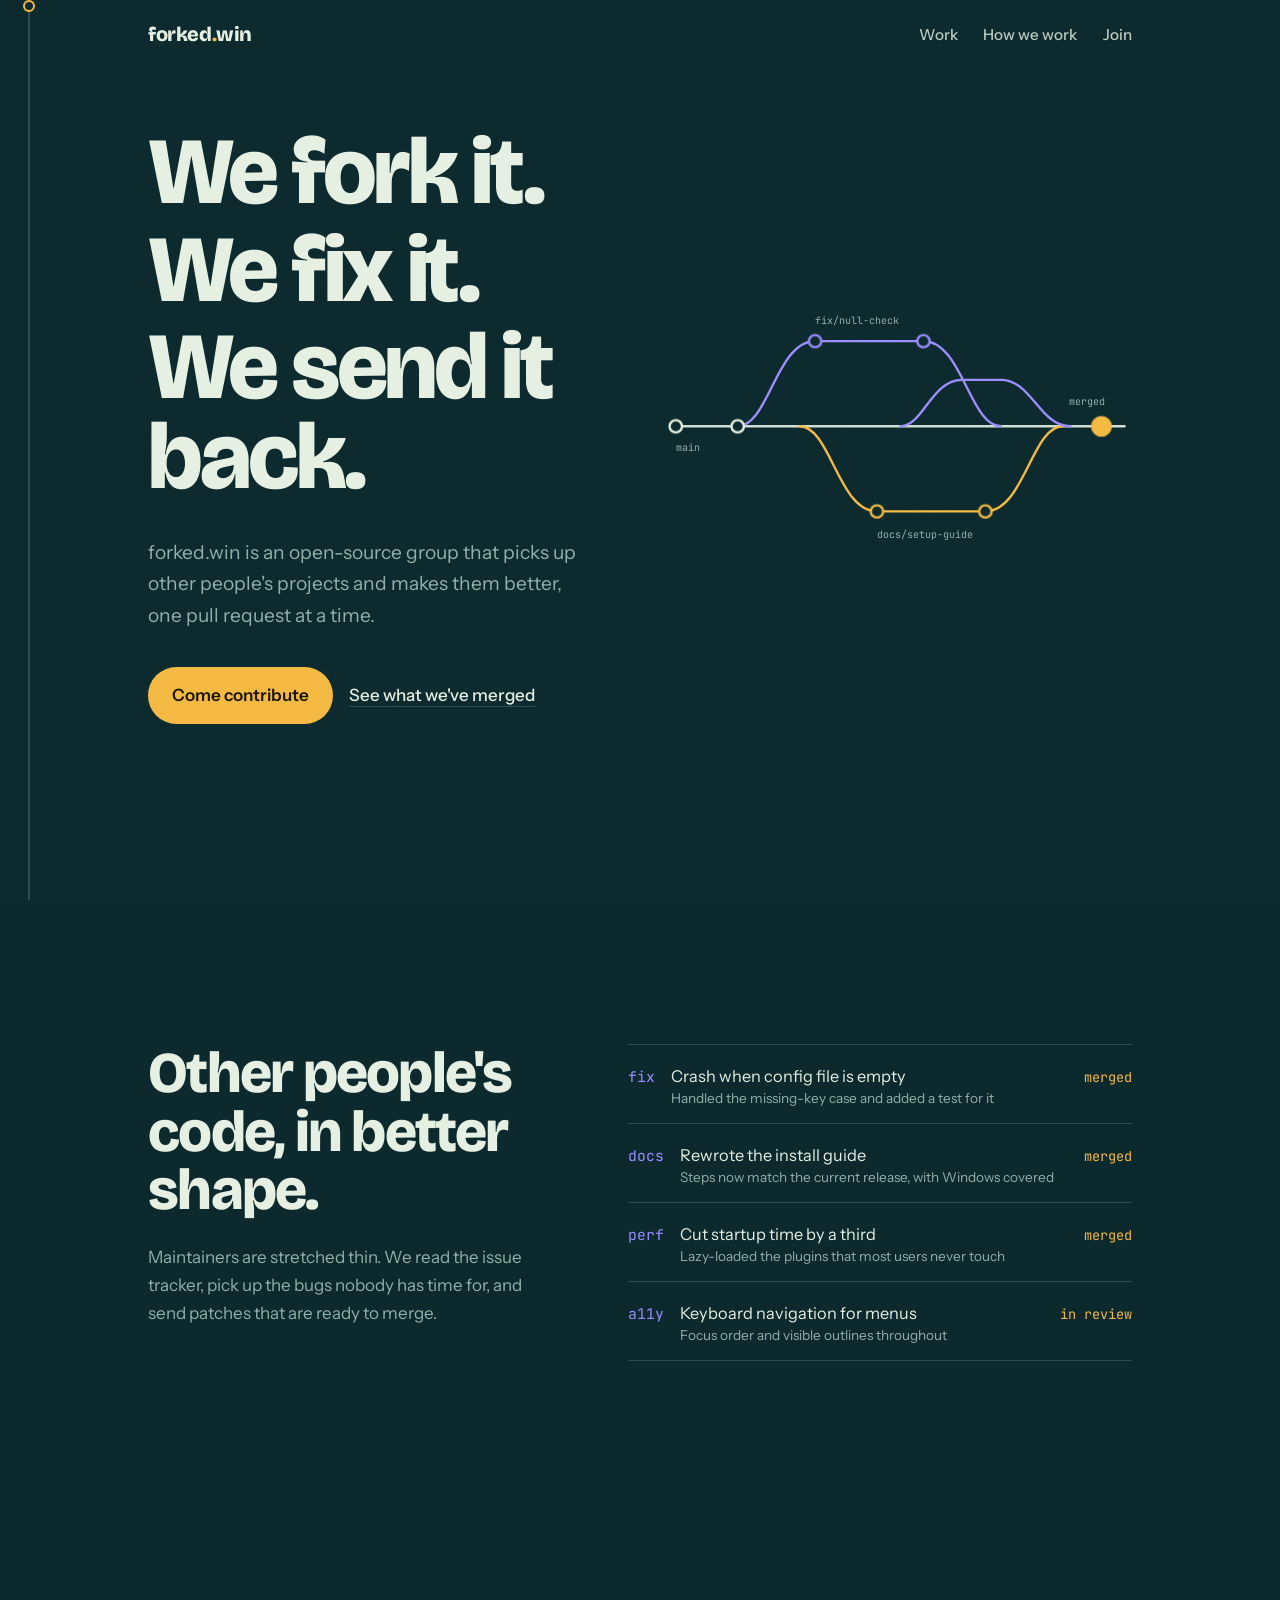
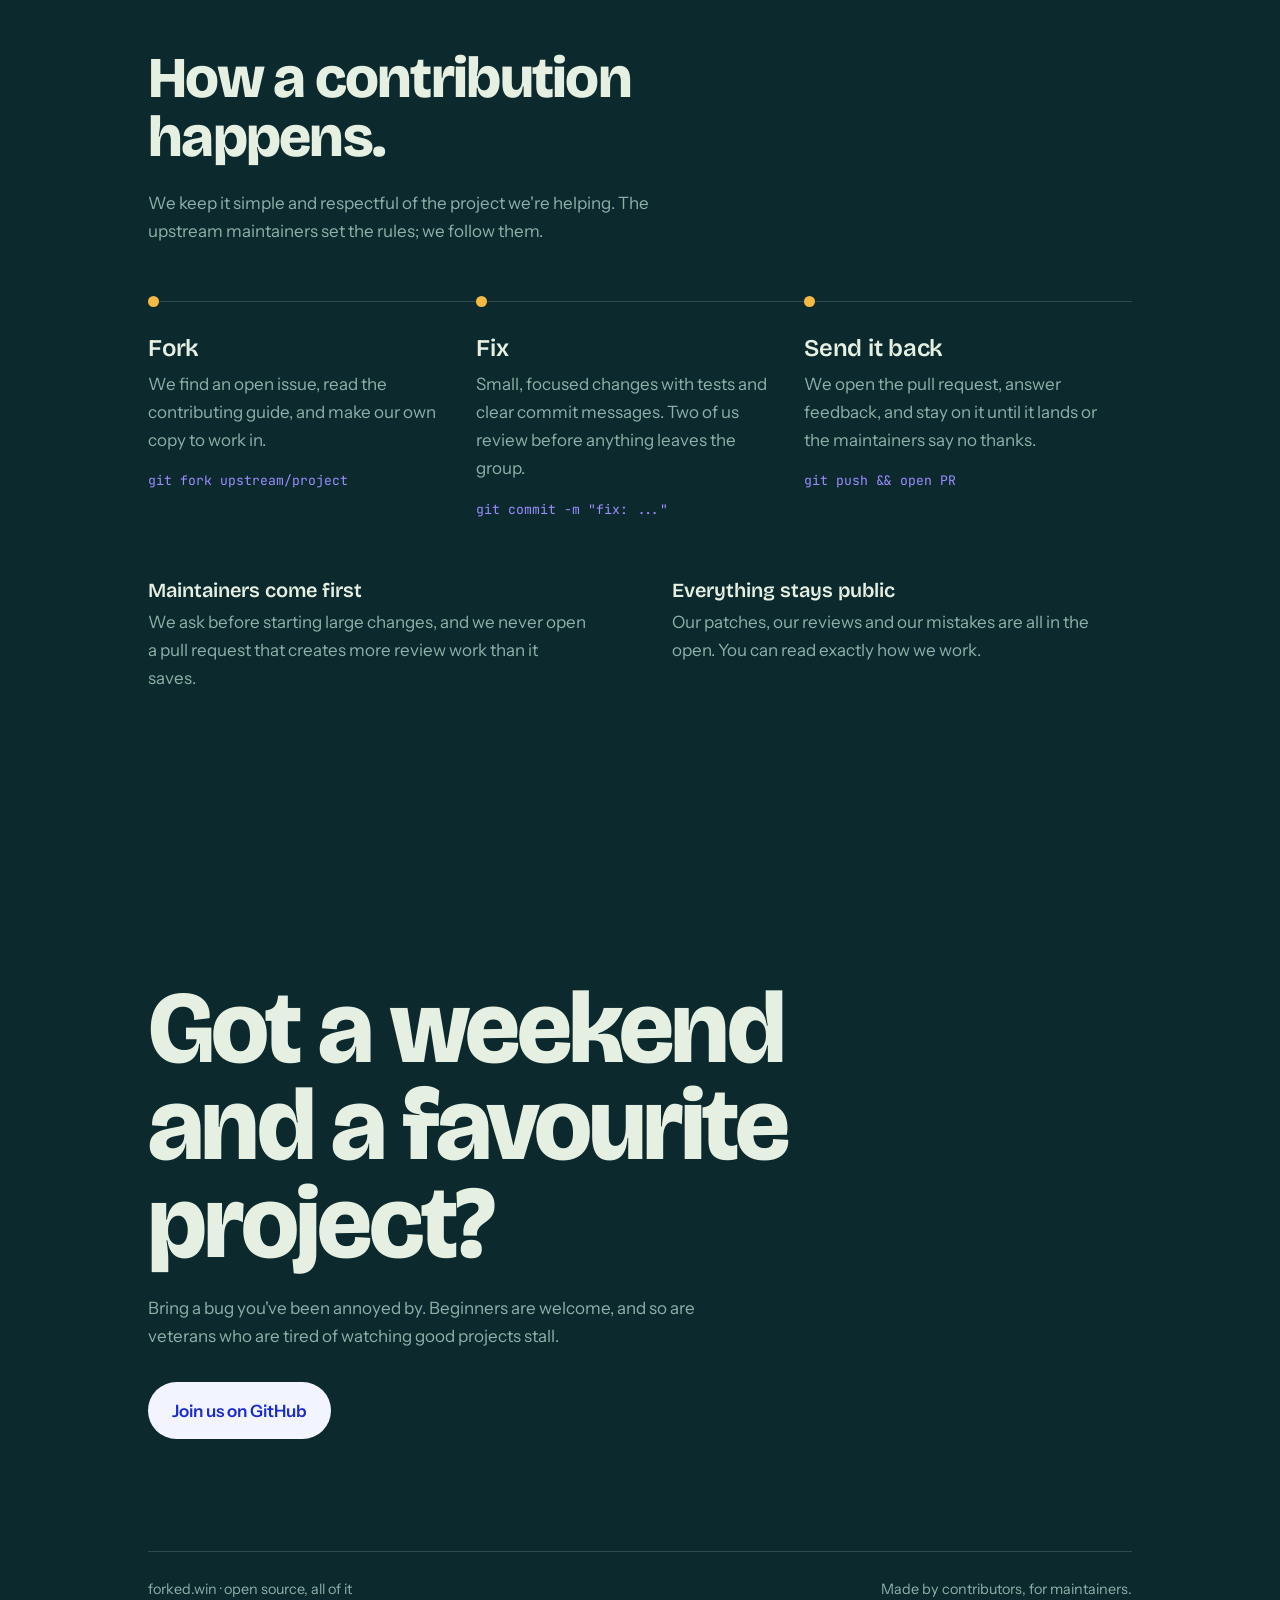
==== index.html @ 46c6ea18 "Add files via upload" ====
<!DOCTYPE html>
<html lang="en">
<head>
<meta charset="utf-8">
<meta name="viewport" content="width=device-width, initial-scale=1, viewport-fit=cover">
<title>forked.win — we make other people's projects better</title>
<link rel="preconnect" href="https://fonts.googleapis.com">
<link rel="preconnect" href="https://fonts.gstatic.com" crossorigin>
<link href="https://fonts.googleapis.com/css2?family=Bricolage+Grotesque:opsz,wght@12..96,400;12..96,600;12..96,800&family=Instrument+Sans:wght@400;500;600&family=JetBrains+Mono:wght@400&display=swap" rel="stylesheet">
<link rel="icon" type="image/x-icon" href="/Forked-win-logo.png">
<style>
:root{
  --bg:#0c2a2e; --fg:#e6f0e2; --mute:#8fb0a8; --line:rgba(230,240,226,.16);
  --amber:#f4b942; --violet:#9a8cff; --ink:#0c2a2e;
  --display:"Bricolage Grotesque","Helvetica Neue",Arial,sans-serif;
  --body:"Instrument Sans","Helvetica Neue",Arial,sans-serif;
  --mono:"JetBrains Mono",ui-monospace,Menlo,monospace;
  box-sizing:border-box;
  padding-top:env(safe-area-inset-top,0px); padding-bottom:env(safe-area-inset-bottom,0px);
}
@media (prefers-color-scheme: dark){:root:not([data-theme="light"]){--ink:#0c2a2e}}
:root[data-theme="dark"]{--ink:#0c2a2e}
html{scroll-behavior:smooth;scroll-padding-top:env(safe-area-inset-top,0px)}
*,*::before,*::after{box-sizing:inherit}
body{margin:0;background:var(--bg);color:var(--fg);font:400 1.0625rem/1.65 var(--body);
  transition:background-color 1.1s cubic-bezier(.6,.05,.2,1),color .9s ease;overflow-x:hidden}
body[data-t="work"]{--bg:#1b1637;--fg:#ece9fb;--mute:#a49fd0;--line:rgba(236,233,251,.16)}
body[data-t="how"]{--bg:#0f2219;--fg:#e4efe0;--mute:#8fae9a;--line:rgba(228,239,224,.16)}
body[data-t="join"]{--bg:#2a3df0;--fg:#f2f4ff;--mute:#b8c0ff;--line:rgba(242,244,255,.28);--amber:#f2f4ff}
a{color:inherit}
:focus-visible{outline:2px solid var(--amber);outline-offset:4px;border-radius:2px}
.wrap{max-width:1080px;margin:0 auto;padding:0 clamp(1.25rem,5vw,3rem)}
section{padding:clamp(5rem,12vw,9rem) 0;position:relative}


body::after{content:"";position:fixed;inset:0;pointer-events:none;z-index:50;opacity:.07;mix-blend-mode:overlay;
  background-image:url("data:image/svg+xml,%3Csvg xmlns='http://www.w3.org/2000/svg' width='160' height='160'%3E%3Cfilter id='n'%3E%3CfeTurbulence type='fractalNoise' baseFrequency='.9' numOctaves='2' stitchTiles='stitch'/%3E%3C/filter%3E%3Crect width='100%25' height='100%25' filter='url(%23n)'/%3E%3C/svg%3E")}


header{position:fixed;top:0;left:0;right:0;z-index:40;padding-top:env(safe-area-inset-top,0px)}
header .wrap{display:flex;justify-content:space-between;align-items:center;height:68px}
.logo{font:800 1.25rem var(--display);text-decoration:none;letter-spacing:-.02em}
.logo i{font-style:normal;color:var(--amber);transition:color .9s}
nav a{margin-left:1.6rem;text-decoration:none;font-size:.95rem;font-weight:500;opacity:.8;transition:opacity .2s}
nav a{background:linear-gradient(currentColor,currentColor) 0 100%/0 1px no-repeat;padding-bottom:3px;transition:opacity .2s,background-size .45s cubic-bezier(.2,.8,.2,1)}nav a:hover{opacity:1;background-size:100% 1px}


.rail{position:fixed;left:clamp(.6rem,2.2vw,1.8rem);top:0;bottom:0;width:2px;z-index:30;pointer-events:none}
.rail::before{content:"";position:absolute;inset:0;background:var(--line)}
.rail b{position:absolute;left:0;top:0;width:2px;height:100%;background:var(--amber);transform-origin:top;transform:scaleY(0);transition:background .9s}
.rail s{position:absolute;left:-5px;width:12px;height:12px;border-radius:50%;background:var(--bg);border:2px solid var(--amber);top:0;transition:background .9s,border-color .9s}
@media(max-width:760px){.rail{display:none}}


.hero{min-height:100svh;display:flex;align-items:center;padding-top:6rem;overflow:hidden}
.hero .wrap{display:grid;grid-template-columns:1.05fr 1fr;gap:2rem;align-items:center;width:100%}
h1{font:800 clamp(2.9rem,7.4vw,6rem)/.95 var(--display);letter-spacing:-.035em;margin:0 0 1.6rem}
h1 span{display:block;overflow:hidden;padding-bottom:.08em}
h1 span em{display:block;font-style:normal;transform:translateY(105%);animation:up 1s cubic-bezier(.2,.8,.2,1) forwards}
h1 span:nth-child(2) em{animation-delay:.12s}h1 span:nth-child(3) em{animation-delay:.24s}
@keyframes up{to{transform:none}}
.lede{max-width:34ch;color:var(--mute);font-size:1.2rem;margin:0 0 2.2rem;opacity:0;animation:fade .9s .7s forwards}
.cta{opacity:0;animation:fade .9s .9s forwards;display:flex;gap:1rem;flex-wrap:wrap;align-items:center}
@keyframes fade{to{opacity:1}}
.btn{display:inline-block;padding:.9rem 1.5rem;border-radius:999px;background:var(--amber);color:#1d1505;font-weight:600;text-decoration:none;
  transition:transform .25s cubic-bezier(.2,.8,.2,1),box-shadow .25s}
.btn:hover{transform:translateY(-2px);box-shadow:0 10px 30px -10px var(--amber)}
.link{font-weight:500;text-decoration:underline;text-underline-offset:5px;text-decoration-color:var(--line)}
.link:hover{text-decoration-color:currentColor}

.graph{width:100%;height:auto;overflow:visible}
.graph .ln{fill:none;stroke-width:3;stroke-linecap:round;stroke-dasharray:1;stroke-dashoffset:1;animation:draw 1.8s cubic-bezier(.5,0,.2,1) forwards}
.graph .main{stroke:var(--fg);opacity:.9}
.graph .b1{stroke:var(--violet);animation-delay:.6s}
.graph .b2{stroke:var(--amber);animation-delay:1.1s}
.graph .b3{stroke:var(--violet);animation-delay:1.6s}
@keyframes draw{to{stroke-dashoffset:0}}
.graph circle{fill:var(--bg);stroke-width:3;opacity:0;animation:fade .5s forwards;transition:fill .9s}
.graph .win{fill:var(--amber);stroke:var(--amber);animation:fade .5s 3s forwards,pulse 2.4s 3.4s ease-in-out infinite;transform-box:fill-box;transform-origin:center}
@keyframes pulse{50%{transform:scale(1.35)}}
.graph text{font:400 13px var(--mono);fill:var(--mute);opacity:0;animation:fade .6s forwards}
@media(max-width:860px){.hero .wrap{grid-template-columns:1fr}.graph{max-width:520px}}


h2{font:800 clamp(2rem,4.6vw,3.6rem)/1.02 var(--display);letter-spacing:-.03em;margin:0 0 1.4rem;max-width:16ch}
.sub{max-width:52ch;color:var(--mute);margin:0}


.work .split{display:grid;grid-template-columns:1fr 1.25fr;gap:clamp(2rem,6vw,5rem);align-items:start}
.log{list-style:none;margin:0;padding:0;font-family:var(--mono);font-size:.92rem}
.log li{display:grid;grid-template-columns:auto 1fr auto;gap:1rem;align-items:baseline;padding:1.1rem 0;border-bottom:1px solid var(--line);
  transition:padding-left .35s cubic-bezier(.2,.8,.2,1),background .35s}
.log li:first-child{border-top:1px solid var(--line)}
.log li:hover{padding-left:.9rem}
.log li{transition:padding-left .45s cubic-bezier(.16,1,.3,1),opacity .9s ease var(--d,0s),transform 1s cubic-bezier(.16,1,.3,1) var(--d,0s)}
.log .tag{color:var(--violet);transition:color .9s}
.log .what{font-family:var(--body);font-size:1.02rem}
.log .st{color:var(--amber);font-size:.85rem}
.log small{display:block;font:400 .85rem var(--body);color:var(--mute)}
@media(max-width:860px){.work .split{grid-template-columns:1fr}}


.stats{padding:clamp(2rem,5vw,4rem) 0 clamp(4rem,9vw,7rem)}
.nums{display:grid;grid-template-columns:repeat(4,1fr);gap:2rem;border-top:1px solid var(--line);padding-top:2.4rem}
.num{font:800 clamp(3rem,6.5vw,5.4rem)/1 var(--display);letter-spacing:-.045em;font-variant-numeric:tabular-nums;color:var(--fg)}
.num-wrap:nth-child(odd) .num{color:var(--amber)}
.num-wrap p{margin:.6rem 0 0;color:var(--mute);font-size:.98rem;max-width:18ch}
@media(max-width:760px){.nums{grid-template-columns:repeat(2,1fr);gap:2.4rem 1.5rem}}

.steps{display:grid;grid-template-columns:repeat(3,1fr);gap:0;margin-top:3.5rem;border-top:1px solid var(--line)}
.step{padding:2rem 2rem 0 0;position:relative}
.step::before{content:"";position:absolute;top:-6px;left:0;width:11px;height:11px;border-radius:50%;background:var(--amber);transition:transform .4s}
.step:hover::before{transform:scale(1.6)}
.step h3{font:600 1.5rem var(--display);margin:0 0 .5rem;letter-spacing:-.01em}
.step p{margin:0;color:var(--mute);max-width:30ch}
.step code{font-family:var(--mono);font-size:.82rem;display:inline-block;margin-top:1rem;color:var(--violet);transition:color .9s}
@media(max-width:760px){.steps{grid-template-columns:1fr;border-top:0;border-left:1px solid var(--line);margin-left:6px}
  .step{padding:0 0 2.2rem 1.6rem}.step::before{top:.5rem;left:-6px}}


.vals{display:grid;grid-template-columns:repeat(2,1fr);gap:3rem 4rem;margin-top:3.5rem}
.vals h3{font:600 1.25rem var(--display);margin:0 0 .4rem}
.vals p{margin:0;color:var(--mute);max-width:40ch}
@media(max-width:760px){.vals{grid-template-columns:1fr}}


.join{padding-bottom:3rem}
.join h2{font-size:clamp(2.6rem,8vw,7rem);max-width:12ch;line-height:.95}
.join .btn{background:#f2f4ff;color:#1a2bd0;margin-top:2rem}
footer{margin-top:7rem;padding-top:1.6rem;border-top:1px solid var(--line);display:flex;justify-content:space-between;flex-wrap:wrap;gap:1rem;font-size:.9rem;color:var(--mute)}


.rv{opacity:0;transform:translateY(28px);filter:blur(6px);transition:opacity 1.1s ease,transform 1.2s cubic-bezier(.16,1,.3,1),filter 1.1s ease}
.rv.on{filter:none}
.log li,.step,.vals>div,.num-wrap{opacity:0;transform:translateY(16px);transition:opacity .9s ease var(--d,0s),transform 1s cubic-bezier(.16,1,.3,1) var(--d,0s)}
.on>.step,.on>div,.log.on li,.nums.on .num-wrap,.steps.on .step,.vals.on>div{opacity:1;transform:none}
.log li:nth-child(2),.step:nth-child(2),.vals>div:nth-child(2),.num-wrap:nth-child(2){--d:.12s}
.log li:nth-child(3),.step:nth-child(3),.num-wrap:nth-child(3){--d:.24s}
.log li:nth-child(4),.num-wrap:nth-child(4){--d:.36s}
.rv.on{opacity:1;transform:none}

@media(prefers-reduced-motion:reduce){
  *,*::before,*::after{animation-duration:.01ms!important;animation-delay:0s!important;transition-duration:.01ms!important}
  .rv{opacity:1;transform:none}h1 span em{transform:none}.graph .ln{stroke-dashoffset:0}
}
</style>
</head>
<body data-t="hero">

<header><div class="wrap">
  <a class="logo" href="#top">forked<i>.</i>win</a>
  <nav><a href="#work">Work</a><a href="#how">How we work</a><a href="#join">Join</a></nav>
</div></header>

<div class="rail" aria-hidden="true"><b></b><s></s></div>

<main id="top">
<section class="hero" data-t="hero">
  <div class="wrap">
    <div>
      <h1><span><em>We fork it.</em></span><span><em>We fix it.</em></span><span><em>We send it back.</em></span></h1>
      <p class="lede">forked.win is an open-source group that picks up other people's projects and makes them better, one pull request at a time.</p>
      <div class="cta">
        <a class="btn" href="#join">Come contribute</a>
        <a class="link" href="#work">See what we've merged</a>
      </div>
    </div>
    <svg class="graph" viewBox="0 0 600 440" role="img" aria-label="A git history where three branches split from main and merge back in">
      <path class="ln main" pathLength="1" d="M10 220 H590"/>
      <path class="ln b1" pathLength="1" d="M90 220 C130 220 140 110 190 110 H330 C380 110 390 220 430 220"/>
      <path class="ln b2" pathLength="1" d="M170 220 C210 220 220 330 270 330 H410 C460 330 470 220 510 220"/>
      <path class="ln b3" pathLength="1" d="M300 220 C330 220 340 160 380 160 H430 C470 160 480 220 520 220"/>
      <g stroke="var(--fg)"><circle cx="10" cy="220" r="8" style="animation-delay:.1s"/><circle cx="90" cy="220" r="8" style="animation-delay:.5s"/></g>
      <g stroke="var(--violet)"><circle cx="190" cy="110" r="8" style="animation-delay:1.1s"/><circle cx="330" cy="110" r="8" style="animation-delay:1.5s"/></g>
      <g stroke="var(--amber)"><circle cx="270" cy="330" r="8" style="animation-delay:1.7s"/><circle cx="410" cy="330" r="8" style="animation-delay:2.1s"/></g>
      <circle class="win" cx="560" cy="220" r="12"/>
      <text x="10" y="252" style="animation-delay:.3s">main</text>
      <text x="190" y="88" style="animation-delay:1.4s">fix/null-check</text>
      <text x="270" y="364" style="animation-delay:2s">docs/setup-guide</text>
      <text x="518" y="192" style="animation-delay:3.1s">merged</text>
    </svg>
  </div>
</section>

<section class="work" id="work" data-t="work">
  <div class="wrap split">
    <div class="rv">
      <h2>Other people's code, in better shape.</h2>
      <p class="sub">Maintainers are stretched thin. We read the issue tracker, pick up the bugs nobody has time for, and send patches that are ready to merge.</p>
    </div>
    <ul class="log rv">
      <li><span class="tag">fix</span><span class="what">Crash when config file is empty<small>Handled the missing-key case and added a test for it</small></span><span class="st">merged</span></li>
      <li><span class="tag">docs</span><span class="what">Rewrote the install guide<small>Steps now match the current release, with Windows covered</small></span><span class="st">merged</span></li>
      <li><span class="tag">perf</span><span class="what">Cut startup time by a third<small>Lazy-loaded the plugins that most users never touch</small></span><span class="st">merged</span></li>
      <li><span class="tag">a11y</span><span class="what">Keyboard navigation for menus<small>Focus order and visible outlines throughout</small></span><span class="st">in review</span></li>
    </ul>
  </div>
</section>

<section class="how" id="how" data-t="how">
  <div class="wrap">
    <div class="rv">
      <h2>How a contribution happens.</h2>
      <p class="sub">We keep it simple and respectful of the project we're helping. The upstream maintainers set the rules; we follow them.</p>
    </div>
    <div class="steps rv">
      <div class="step"><h3>Fork</h3><p>We find an open issue, read the contributing guide, and make our own copy to work in.</p><code>git fork upstream/project</code></div>
      <div class="step"><h3>Fix</h3><p>Small, focused changes with tests and clear commit messages. Two of us review before anything leaves the group.</p><code>git commit -m "fix: ..."</code></div>
      <div class="step"><h3>Send it back</h3><p>We open the pull request, answer feedback, and stay on it until it lands or the maintainers say no thanks.</p><code>git push &amp;&amp; open PR</code></div>
    </div>
    <div class="vals rv">
      <div><h3>Maintainers come first</h3><p>We ask before starting large changes, and we never open a pull request that creates more review work than it saves.</p></div>
      <div><h3>Everything stays public</h3><p>Our patches, our reviews and our mistakes are all in the open. You can read exactly how we work.</p></div>
    </div>
  </div>
</section>

<section class="join" id="join" data-t="join">
  <div class="wrap">
    <h2 class="rv">Got a weekend and a favourite project?</h2>
    <p class="sub rv">Bring a bug you've been annoyed by. Beginners are welcome, and so are veterans who are tired of watching good projects stall.</p>
    <a class="btn rv" href="https://github.com/Forked-Win">Join us on GitHub</a>
    <footer><span>forked.win · open source, all of it</span><span>Made by contributors, for maintainers.</span></footer>
  </div>
</section>
</main>

<script>
(function(){
  var body=document.body, secs=[].slice.call(document.querySelectorAll('section[data-t]'));
 
  var io=new IntersectionObserver(function(es){es.forEach(function(e){if(e.isIntersecting)body.dataset.t=e.target.dataset.t})},{rootMargin:'-45% 0px -45% 0px'});
  secs.forEach(function(s){io.observe(s)});
  
  var rv=new IntersectionObserver(function(es){es.forEach(function(e){if(e.isIntersecting){e.target.classList.add('on');rv.unobserve(e.target)}})},{threshold:.2});
  document.querySelectorAll('.rv').forEach(function(n){rv.observe(n)});
 
  var fill=document.querySelector('.rail b'), dot=document.querySelector('.rail s'), tick=false;
  function upd(){tick=false;var h=document.documentElement.scrollHeight-innerHeight,p=h>0?scrollY/h:0;
    fill.style.transform='scaleY('+p+')';dot.style.top=(p*(innerHeight-12))+'px'}
 
  var still=matchMedia('(prefers-reduced-motion: reduce)').matches;
  var nio=new IntersectionObserver(function(es){es.forEach(function(e){if(!e.isIntersecting)return;nio.unobserve(e.target);
    if(still)return;var to=+e.target.dataset.to,t0=performance.now(),d=1800;
    (function f(t){var p=Math.min((t-t0)/d,1),k=1-Math.pow(1-p,4);e.target.textContent=Math.round(to*k);if(p<1)requestAnimationFrame(f)})(t0)})},{threshold:.6});
  document.querySelectorAll('.num').forEach(function(n){if(!still)n.textContent='0';nio.observe(n)});

  var g=document.querySelector('.graph');
  addEventListener('scroll',function(){if(!still&&scrollY<innerHeight)g.style.transform='translateY('+(scrollY*.1)+'px)'},{passive:true});
  addEventListener('scroll',function(){if(!tick){tick=true;requestAnimationFrame(upd)}},{passive:true});
  upd();
})();
</script>
</body>
</html>
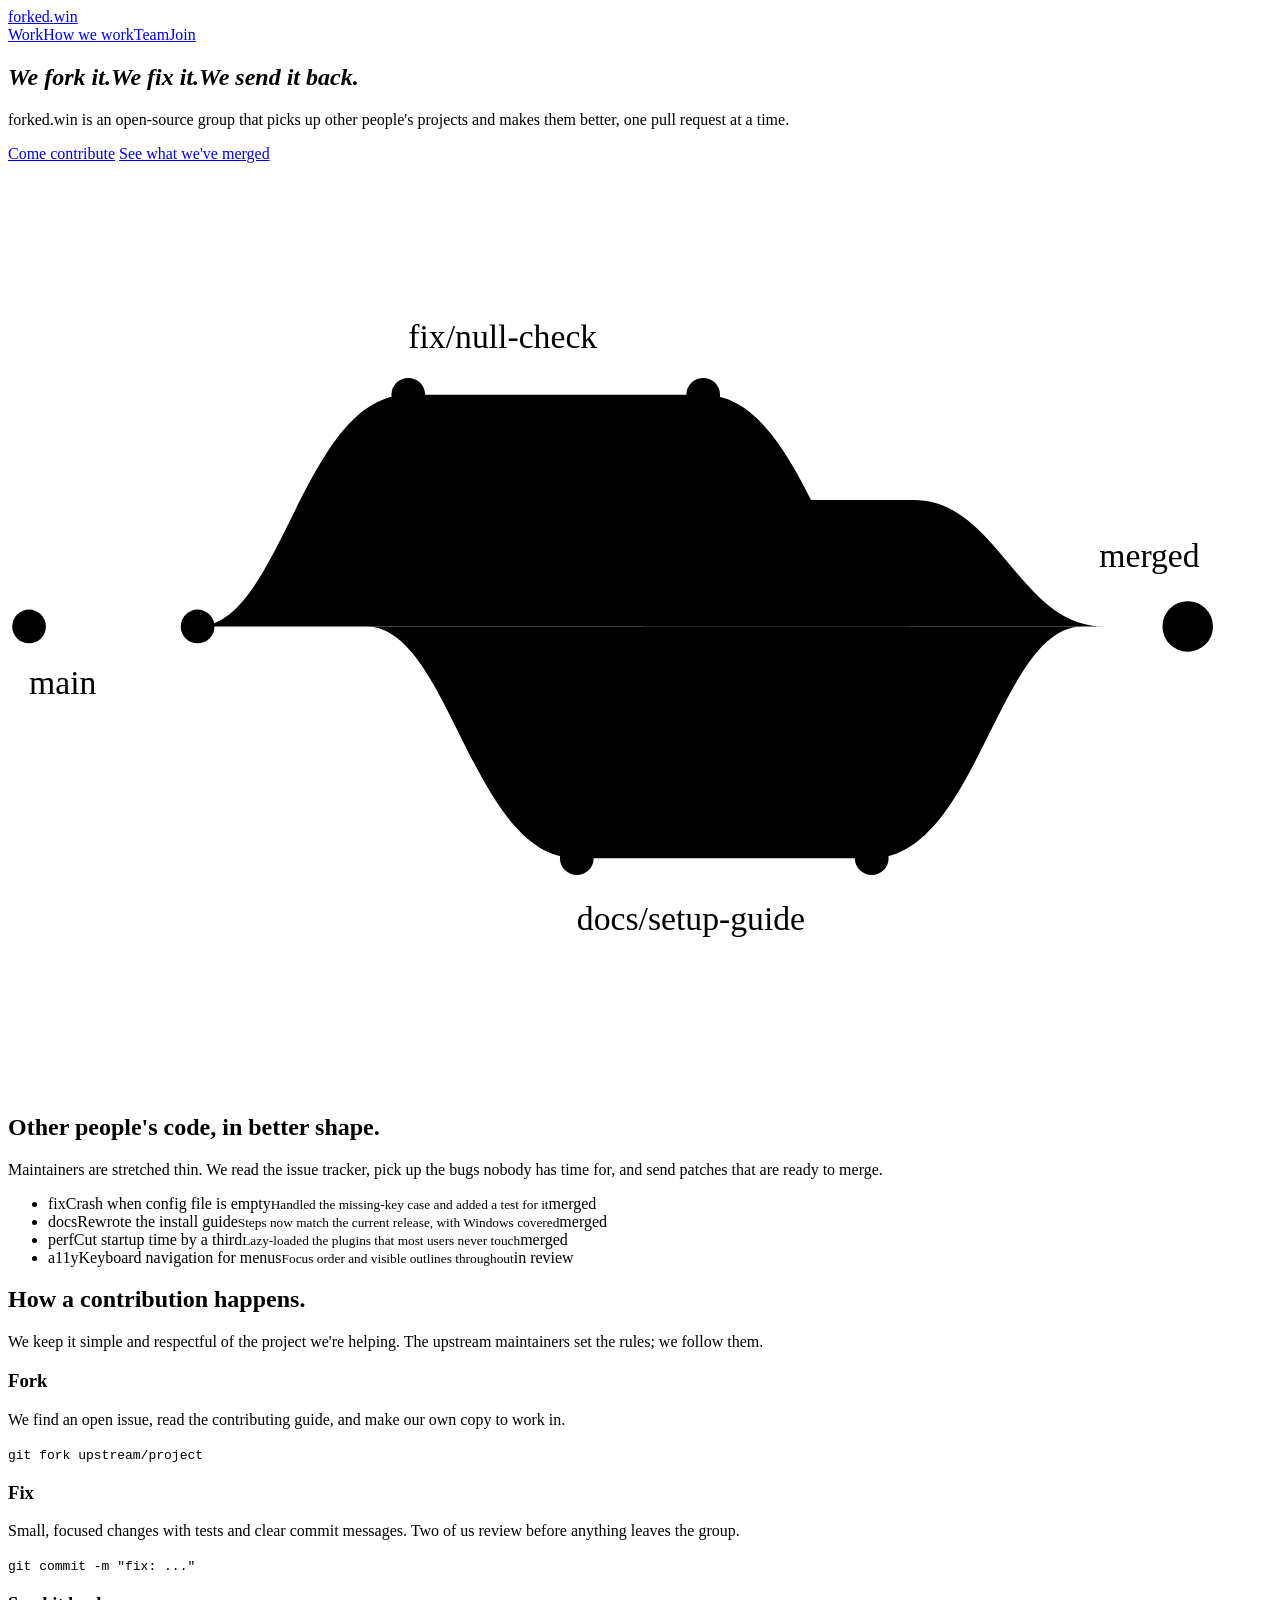
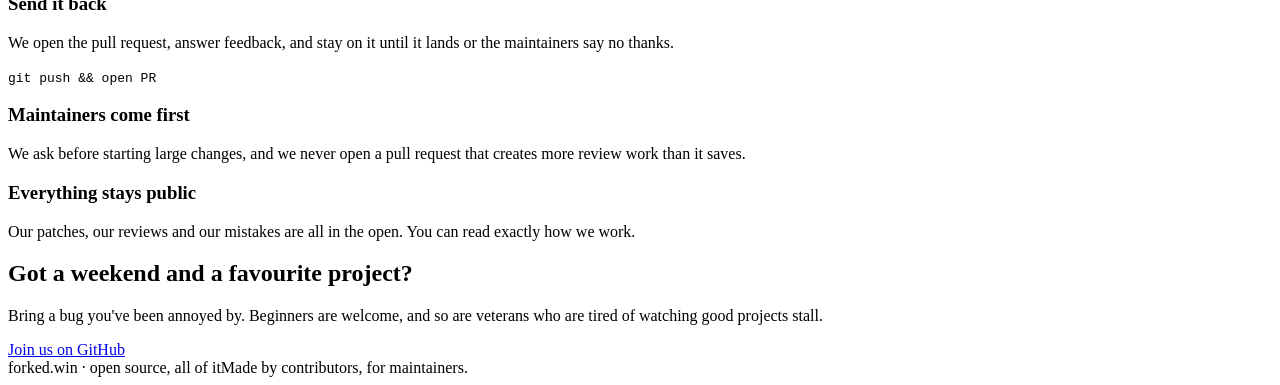
==== commit 2217185b: "Refactor index.html to use external styles and scripts Replaced the inline CSS styles with a link to" ====
--- a/index.html
+++ b/index.html
@@ -7,149 +7,14 @@
 <link rel="preconnect" href="https://fonts.googleapis.com">
 <link rel="preconnect" href="https://fonts.gstatic.com" crossorigin>
 <link href="https://fonts.googleapis.com/css2?family=Bricolage+Grotesque:opsz,wght@12..96,400;12..96,600;12..96,800&family=Instrument+Sans:wght@400;500;600&family=JetBrains+Mono:wght@400&display=swap" rel="stylesheet">
-<link rel="icon" type="image/x-icon" href="/Forked-win-logo.png">
-<style>
-:root{
-  --bg:#0c2a2e; --fg:#e6f0e2; --mute:#8fb0a8; --line:rgba(230,240,226,.16);
-  --amber:#f4b942; --violet:#9a8cff; --ink:#0c2a2e;
-  --display:"Bricolage Grotesque","Helvetica Neue",Arial,sans-serif;
-  --body:"Instrument Sans","Helvetica Neue",Arial,sans-serif;
-  --mono:"JetBrains Mono",ui-monospace,Menlo,monospace;
-  box-sizing:border-box;
-  padding-top:env(safe-area-inset-top,0px); padding-bottom:env(safe-area-inset-bottom,0px);
-}
-@media (prefers-color-scheme: dark){:root:not([data-theme="light"]){--ink:#0c2a2e}}
-:root[data-theme="dark"]{--ink:#0c2a2e}
-html{scroll-behavior:smooth;scroll-padding-top:env(safe-area-inset-top,0px)}
-*,*::before,*::after{box-sizing:inherit}
-body{margin:0;background:var(--bg);color:var(--fg);font:400 1.0625rem/1.65 var(--body);
-  transition:background-color 1.1s cubic-bezier(.6,.05,.2,1),color .9s ease;overflow-x:hidden}
-body[data-t="work"]{--bg:#1b1637;--fg:#ece9fb;--mute:#a49fd0;--line:rgba(236,233,251,.16)}
-body[data-t="how"]{--bg:#0f2219;--fg:#e4efe0;--mute:#8fae9a;--line:rgba(228,239,224,.16)}
-body[data-t="join"]{--bg:#2a3df0;--fg:#f2f4ff;--mute:#b8c0ff;--line:rgba(242,244,255,.28);--amber:#f2f4ff}
-a{color:inherit}
-:focus-visible{outline:2px solid var(--amber);outline-offset:4px;border-radius:2px}
-.wrap{max-width:1080px;margin:0 auto;padding:0 clamp(1.25rem,5vw,3rem)}
-section{padding:clamp(5rem,12vw,9rem) 0;position:relative}
-
-
-body::after{content:"";position:fixed;inset:0;pointer-events:none;z-index:50;opacity:.07;mix-blend-mode:overlay;
-  background-image:url("data:image/svg+xml,%3Csvg xmlns='http://www.w3.org/2000/svg' width='160' height='160'%3E%3Cfilter id='n'%3E%3CfeTurbulence type='fractalNoise' baseFrequency='.9' numOctaves='2' stitchTiles='stitch'/%3E%3C/filter%3E%3Crect width='100%25' height='100%25' filter='url(%23n)'/%3E%3C/svg%3E")}
-
-
-header{position:fixed;top:0;left:0;right:0;z-index:40;padding-top:env(safe-area-inset-top,0px)}
-header .wrap{display:flex;justify-content:space-between;align-items:center;height:68px}
-.logo{font:800 1.25rem var(--display);text-decoration:none;letter-spacing:-.02em}
-.logo i{font-style:normal;color:var(--amber);transition:color .9s}
-nav a{margin-left:1.6rem;text-decoration:none;font-size:.95rem;font-weight:500;opacity:.8;transition:opacity .2s}
-nav a{background:linear-gradient(currentColor,currentColor) 0 100%/0 1px no-repeat;padding-bottom:3px;transition:opacity .2s,background-size .45s cubic-bezier(.2,.8,.2,1)}nav a:hover{opacity:1;background-size:100% 1px}
-
-
-.rail{position:fixed;left:clamp(.6rem,2.2vw,1.8rem);top:0;bottom:0;width:2px;z-index:30;pointer-events:none}
-.rail::before{content:"";position:absolute;inset:0;background:var(--line)}
-.rail b{position:absolute;left:0;top:0;width:2px;height:100%;background:var(--amber);transform-origin:top;transform:scaleY(0);transition:background .9s}
-.rail s{position:absolute;left:-5px;width:12px;height:12px;border-radius:50%;background:var(--bg);border:2px solid var(--amber);top:0;transition:background .9s,border-color .9s}
-@media(max-width:760px){.rail{display:none}}
-
-
-.hero{min-height:100svh;display:flex;align-items:center;padding-top:6rem;overflow:hidden}
-.hero .wrap{display:grid;grid-template-columns:1.05fr 1fr;gap:2rem;align-items:center;width:100%}
-h1{font:800 clamp(2.9rem,7.4vw,6rem)/.95 var(--display);letter-spacing:-.035em;margin:0 0 1.6rem}
-h1 span{display:block;overflow:hidden;padding-bottom:.08em}
-h1 span em{display:block;font-style:normal;transform:translateY(105%);animation:up 1s cubic-bezier(.2,.8,.2,1) forwards}
-h1 span:nth-child(2) em{animation-delay:.12s}h1 span:nth-child(3) em{animation-delay:.24s}
-@keyframes up{to{transform:none}}
-.lede{max-width:34ch;color:var(--mute);font-size:1.2rem;margin:0 0 2.2rem;opacity:0;animation:fade .9s .7s forwards}
-.cta{opacity:0;animation:fade .9s .9s forwards;display:flex;gap:1rem;flex-wrap:wrap;align-items:center}
-@keyframes fade{to{opacity:1}}
-.btn{display:inline-block;padding:.9rem 1.5rem;border-radius:999px;background:var(--amber);color:#1d1505;font-weight:600;text-decoration:none;
-  transition:transform .25s cubic-bezier(.2,.8,.2,1),box-shadow .25s}
-.btn:hover{transform:translateY(-2px);box-shadow:0 10px 30px -10px var(--amber)}
-.link{font-weight:500;text-decoration:underline;text-underline-offset:5px;text-decoration-color:var(--line)}
-.link:hover{text-decoration-color:currentColor}
-
-.graph{width:100%;height:auto;overflow:visible}
-.graph .ln{fill:none;stroke-width:3;stroke-linecap:round;stroke-dasharray:1;stroke-dashoffset:1;animation:draw 1.8s cubic-bezier(.5,0,.2,1) forwards}
-.graph .main{stroke:var(--fg);opacity:.9}
-.graph .b1{stroke:var(--violet);animation-delay:.6s}
-.graph .b2{stroke:var(--amber);animation-delay:1.1s}
-.graph .b3{stroke:var(--violet);animation-delay:1.6s}
-@keyframes draw{to{stroke-dashoffset:0}}
-.graph circle{fill:var(--bg);stroke-width:3;opacity:0;animation:fade .5s forwards;transition:fill .9s}
-.graph .win{fill:var(--amber);stroke:var(--amber);animation:fade .5s 3s forwards,pulse 2.4s 3.4s ease-in-out infinite;transform-box:fill-box;transform-origin:center}
-@keyframes pulse{50%{transform:scale(1.35)}}
-.graph text{font:400 13px var(--mono);fill:var(--mute);opacity:0;animation:fade .6s forwards}
-@media(max-width:860px){.hero .wrap{grid-template-columns:1fr}.graph{max-width:520px}}
-
-
-h2{font:800 clamp(2rem,4.6vw,3.6rem)/1.02 var(--display);letter-spacing:-.03em;margin:0 0 1.4rem;max-width:16ch}
-.sub{max-width:52ch;color:var(--mute);margin:0}
-
-
-.work .split{display:grid;grid-template-columns:1fr 1.25fr;gap:clamp(2rem,6vw,5rem);align-items:start}
-.log{list-style:none;margin:0;padding:0;font-family:var(--mono);font-size:.92rem}
-.log li{display:grid;grid-template-columns:auto 1fr auto;gap:1rem;align-items:baseline;padding:1.1rem 0;border-bottom:1px solid var(--line);
-  transition:padding-left .35s cubic-bezier(.2,.8,.2,1),background .35s}
-.log li:first-child{border-top:1px solid var(--line)}
-.log li:hover{padding-left:.9rem}
-.log li{transition:padding-left .45s cubic-bezier(.16,1,.3,1),opacity .9s ease var(--d,0s),transform 1s cubic-bezier(.16,1,.3,1) var(--d,0s)}
-.log .tag{color:var(--violet);transition:color .9s}
-.log .what{font-family:var(--body);font-size:1.02rem}
-.log .st{color:var(--amber);font-size:.85rem}
-.log small{display:block;font:400 .85rem var(--body);color:var(--mute)}
-@media(max-width:860px){.work .split{grid-template-columns:1fr}}
-
-
-.stats{padding:clamp(2rem,5vw,4rem) 0 clamp(4rem,9vw,7rem)}
-.nums{display:grid;grid-template-columns:repeat(4,1fr);gap:2rem;border-top:1px solid var(--line);padding-top:2.4rem}
-.num{font:800 clamp(3rem,6.5vw,5.4rem)/1 var(--display);letter-spacing:-.045em;font-variant-numeric:tabular-nums;color:var(--fg)}
-.num-wrap:nth-child(odd) .num{color:var(--amber)}
-.num-wrap p{margin:.6rem 0 0;color:var(--mute);font-size:.98rem;max-width:18ch}
-@media(max-width:760px){.nums{grid-template-columns:repeat(2,1fr);gap:2.4rem 1.5rem}}
-
-.steps{display:grid;grid-template-columns:repeat(3,1fr);gap:0;margin-top:3.5rem;border-top:1px solid var(--line)}
-.step{padding:2rem 2rem 0 0;position:relative}
-.step::before{content:"";position:absolute;top:-6px;left:0;width:11px;height:11px;border-radius:50%;background:var(--amber);transition:transform .4s}
-.step:hover::before{transform:scale(1.6)}
-.step h3{font:600 1.5rem var(--display);margin:0 0 .5rem;letter-spacing:-.01em}
-.step p{margin:0;color:var(--mute);max-width:30ch}
-.step code{font-family:var(--mono);font-size:.82rem;display:inline-block;margin-top:1rem;color:var(--violet);transition:color .9s}
-@media(max-width:760px){.steps{grid-template-columns:1fr;border-top:0;border-left:1px solid var(--line);margin-left:6px}
-  .step{padding:0 0 2.2rem 1.6rem}.step::before{top:.5rem;left:-6px}}
-
-
-.vals{display:grid;grid-template-columns:repeat(2,1fr);gap:3rem 4rem;margin-top:3.5rem}
-.vals h3{font:600 1.25rem var(--display);margin:0 0 .4rem}
-.vals p{margin:0;color:var(--mute);max-width:40ch}
-@media(max-width:760px){.vals{grid-template-columns:1fr}}
-
-
-.join{padding-bottom:3rem}
-.join h2{font-size:clamp(2.6rem,8vw,7rem);max-width:12ch;line-height:.95}
-.join .btn{background:#f2f4ff;color:#1a2bd0;margin-top:2rem}
-footer{margin-top:7rem;padding-top:1.6rem;border-top:1px solid var(--line);display:flex;justify-content:space-between;flex-wrap:wrap;gap:1rem;font-size:.9rem;color:var(--mute)}
-
-
-.rv{opacity:0;transform:translateY(28px);filter:blur(6px);transition:opacity 1.1s ease,transform 1.2s cubic-bezier(.16,1,.3,1),filter 1.1s ease}
-.rv.on{filter:none}
-.log li,.step,.vals>div,.num-wrap{opacity:0;transform:translateY(16px);transition:opacity .9s ease var(--d,0s),transform 1s cubic-bezier(.16,1,.3,1) var(--d,0s)}
-.on>.step,.on>div,.log.on li,.nums.on .num-wrap,.steps.on .step,.vals.on>div{opacity:1;transform:none}
-.log li:nth-child(2),.step:nth-child(2),.vals>div:nth-child(2),.num-wrap:nth-child(2){--d:.12s}
-.log li:nth-child(3),.step:nth-child(3),.num-wrap:nth-child(3){--d:.24s}
-.log li:nth-child(4),.num-wrap:nth-child(4){--d:.36s}
-.rv.on{opacity:1;transform:none}
-
-@media(prefers-reduced-motion:reduce){
-  *,*::before,*::after{animation-duration:.01ms!important;animation-delay:0s!important;transition-duration:.01ms!important}
-  .rv{opacity:1;transform:none}h1 span em{transform:none}.graph .ln{stroke-dashoffset:0}
-}
-</style>
+<link rel="icon" type="image/png" href="Forked-win-logo.png">
+<link rel="stylesheet" href="style.css">
 </head>
 <body data-t="hero">
 
 <header><div class="wrap">
   <a class="logo" href="#top">forked<i>.</i>win</a>
-  <nav><a href="#work">Work</a><a href="#how">How we work</a><a href="#join">Join</a></nav>
+  <nav><a href="#work">Work</a><a href="#how">How we work</a><a href="team.html">Team</a><a href="#join">Join</a></nav>
 </div></header>
 
 <div class="rail" aria-hidden="true"><b></b><s></s></div>
@@ -225,31 +90,6 @@
 </section>
 </main>
 
-<script>
-(function(){
-  var body=document.body, secs=[].slice.call(document.querySelectorAll('section[data-t]'));
- 
-  var io=new IntersectionObserver(function(es){es.forEach(function(e){if(e.isIntersecting)body.dataset.t=e.target.dataset.t})},{rootMargin:'-45% 0px -45% 0px'});
-  secs.forEach(function(s){io.observe(s)});
-  
-  var rv=new IntersectionObserver(function(es){es.forEach(function(e){if(e.isIntersecting){e.target.classList.add('on');rv.unobserve(e.target)}})},{threshold:.2});
-  document.querySelectorAll('.rv').forEach(function(n){rv.observe(n)});
- 
-  var fill=document.querySelector('.rail b'), dot=document.querySelector('.rail s'), tick=false;
-  function upd(){tick=false;var h=document.documentElement.scrollHeight-innerHeight,p=h>0?scrollY/h:0;
-    fill.style.transform='scaleY('+p+')';dot.style.top=(p*(innerHeight-12))+'px'}
- 
-  var still=matchMedia('(prefers-reduced-motion: reduce)').matches;
-  var nio=new IntersectionObserver(function(es){es.forEach(function(e){if(!e.isIntersecting)return;nio.unobserve(e.target);
-    if(still)return;var to=+e.target.dataset.to,t0=performance.now(),d=1800;
-    (function f(t){var p=Math.min((t-t0)/d,1),k=1-Math.pow(1-p,4);e.target.textContent=Math.round(to*k);if(p<1)requestAnimationFrame(f)})(t0)})},{threshold:.6});
-  document.querySelectorAll('.num').forEach(function(n){if(!still)n.textContent='0';nio.observe(n)});
-
-  var g=document.querySelector('.graph');
-  addEventListener('scroll',function(){if(!still&&scrollY<innerHeight)g.style.transform='translateY('+(scrollY*.1)+'px)'},{passive:true});
-  addEventListener('scroll',function(){if(!tick){tick=true;requestAnimationFrame(upd)}},{passive:true});
-  upd();
-})();
-</script>
+<script src="main.js"></script>
 </body>
 </html>
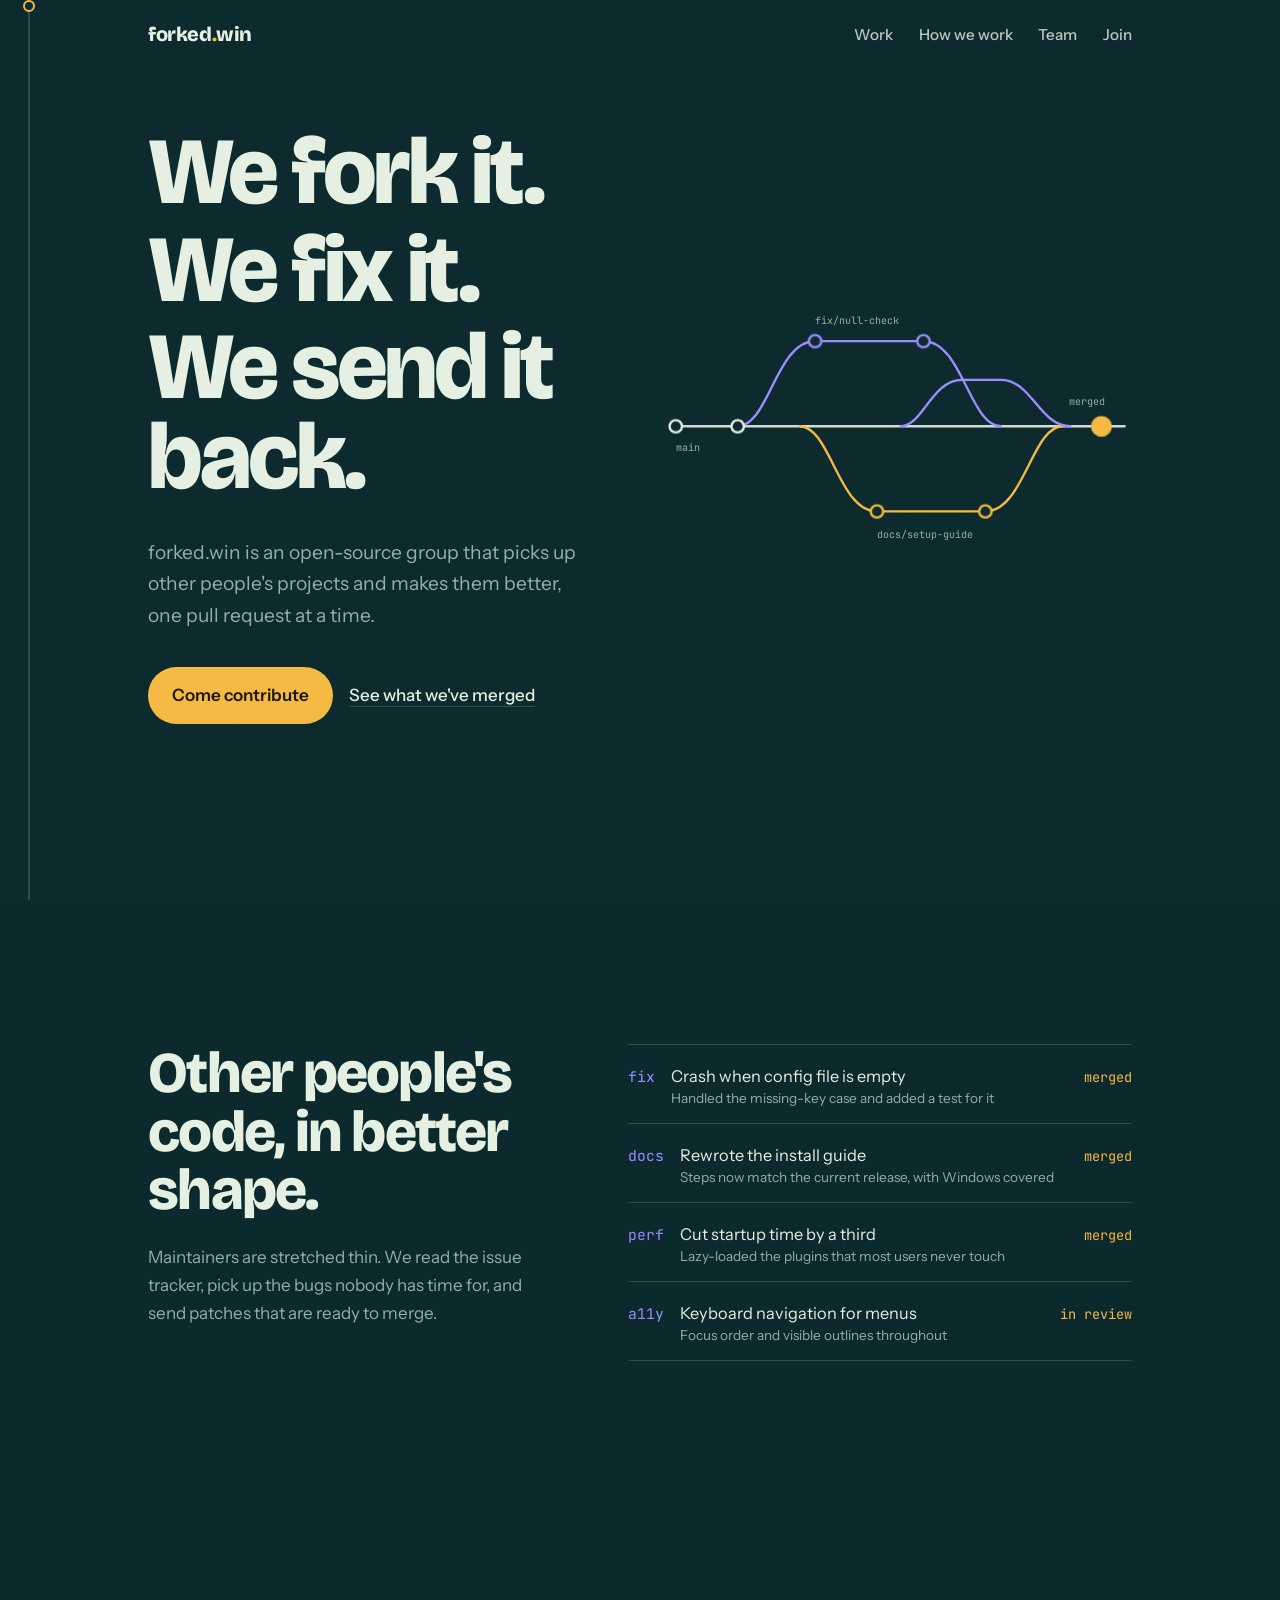
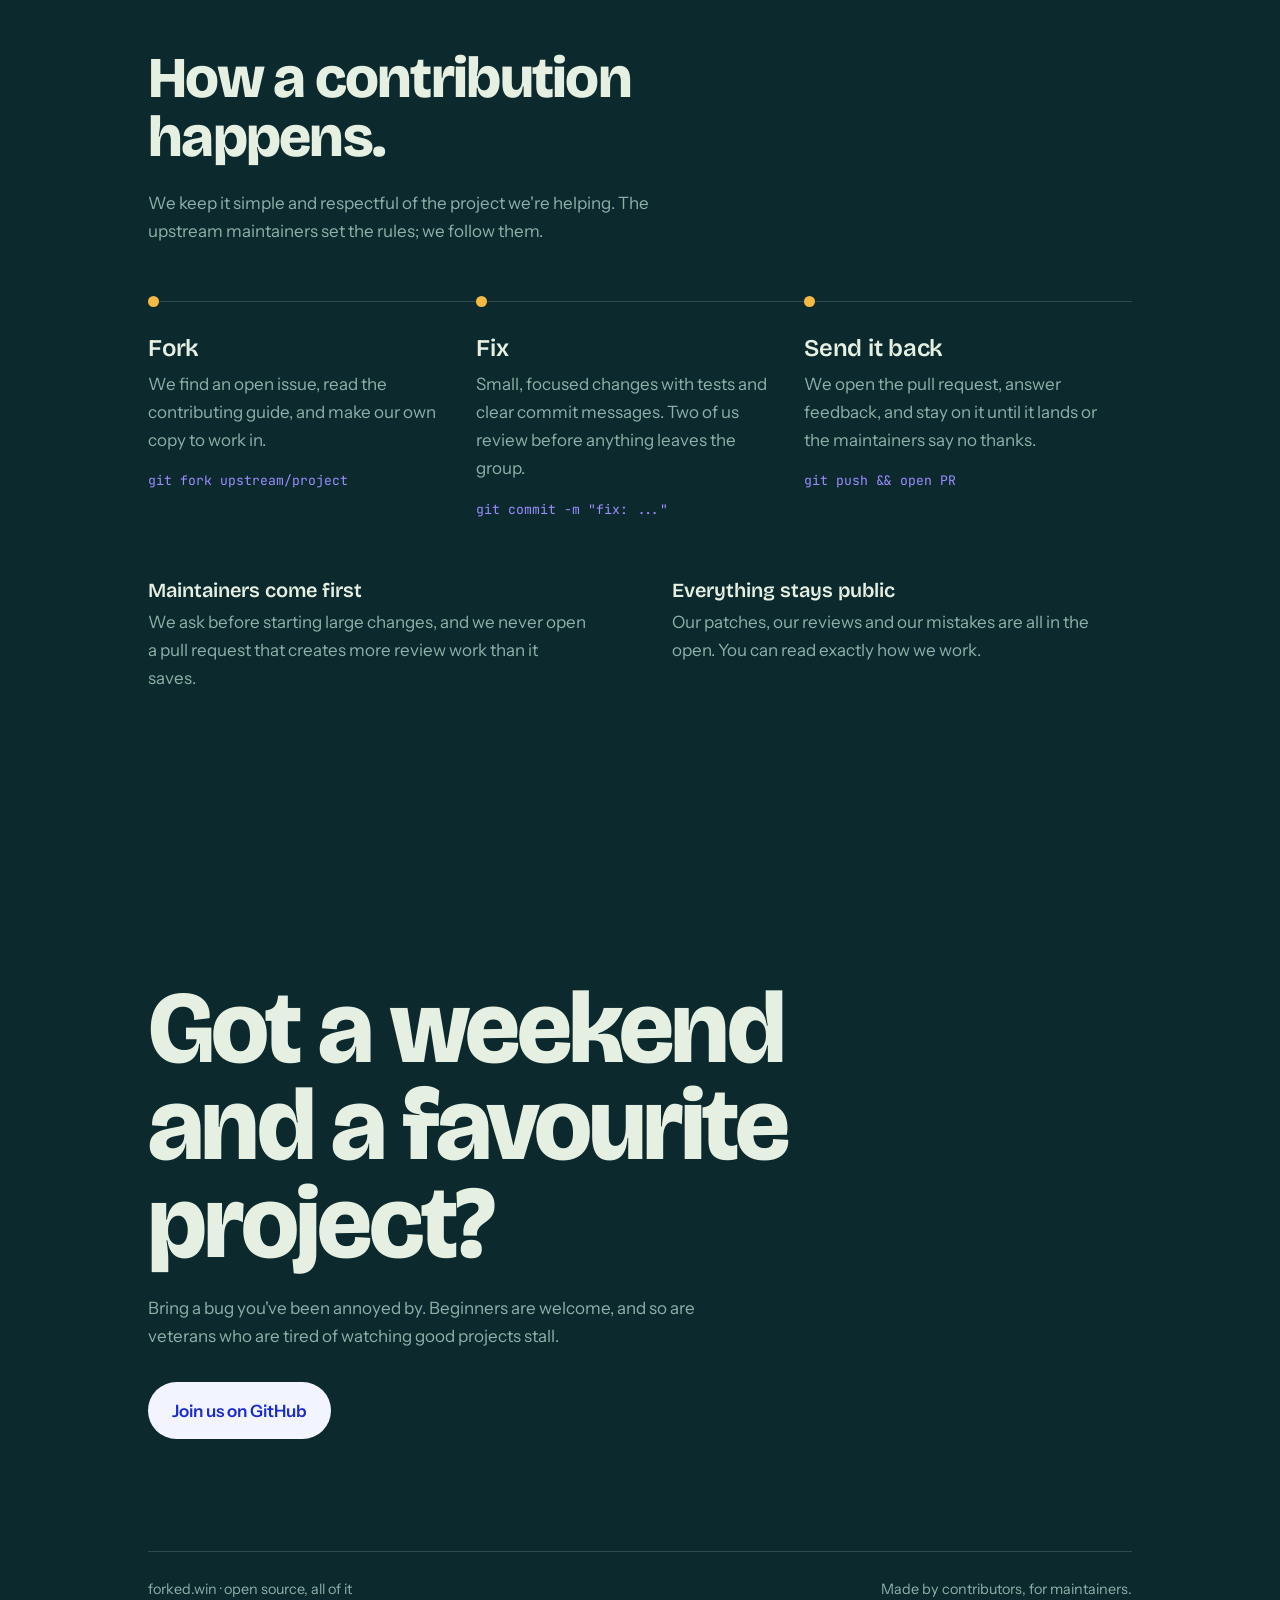
==== commit 38983ed8: "Some things broke in the last commit So I'm reuploading the whole site files" ====
--- a/index.html
+++ b/index.html
@@ -8,7 +8,7 @@
 <link rel="preconnect" href="https://fonts.gstatic.com" crossorigin>
 <link href="https://fonts.googleapis.com/css2?family=Bricolage+Grotesque:opsz,wght@12..96,400;12..96,600;12..96,800&family=Instrument+Sans:wght@400;500;600&family=JetBrains+Mono:wght@400&display=swap" rel="stylesheet">
 <link rel="icon" type="image/png" href="Forked-win-logo.png">
-<link rel="stylesheet" href="style.css">
+<link rel="stylesheet" href="site-styles.css">
 </head>
 <body data-t="hero">
 
@@ -90,6 +90,6 @@
 </section>
 </main>
 
-<script src="main.js"></script>
+<script src="home-script.js"></script>
 </body>
 </html>
--- a/site-styles.css
+++ b/site-styles.css
@@ -0,0 +1,117 @@
+:root{
+  --bg:#0c2a2e; --fg:#e6f0e2; --mute:#8fb0a8; --line:rgba(230,240,226,.16);
+  --amber:#f4b942; --violet:#9a8cff; --ink:#0c2a2e;
+  --display:"Bricolage Grotesque","Helvetica Neue",Arial,sans-serif;
+  --body:"Instrument Sans","Helvetica Neue",Arial,sans-serif;
+  --mono:"JetBrains Mono",ui-monospace,Menlo,monospace;
+  box-sizing:border-box;
+  padding-top:env(safe-area-inset-top,0px); padding-bottom:env(safe-area-inset-bottom,0px);
+}
+@media (prefers-color-scheme: dark){:root:not([data-theme="light"]){--ink:#0c2a2e}}
+:root[data-theme="dark"]{--ink:#0c2a2e}
+html{scroll-behavior:smooth;scroll-padding-top:env(safe-area-inset-top,0px)}
+*,*::before,*::after{box-sizing:inherit}
+body{margin:0;background:var(--bg);color:var(--fg);font:400 1.0625rem/1.65 var(--body);
+  transition:background-color 1.1s cubic-bezier(.6,.05,.2,1),color .9s ease;overflow-x:hidden}
+body[data-t="work"]{--bg:#1b1637;--fg:#ece9fb;--mute:#a49fd0;--line:rgba(236,233,251,.16)}
+body[data-t="how"]{--bg:#0f2219;--fg:#e4efe0;--mute:#8fae9a;--line:rgba(228,239,224,.16)}
+body[data-t="join"]{--bg:#2a3df0;--fg:#f2f4ff;--mute:#b8c0ff;--line:rgba(242,244,255,.28);--amber:#f2f4ff}
+a{color:inherit}
+:focus-visible{outline:2px solid var(--amber);outline-offset:4px;border-radius:2px}
+.wrap{max-width:1080px;margin:0 auto;padding:0 clamp(1.25rem,5vw,3rem)}
+section{padding:clamp(5rem,12vw,9rem) 0;position:relative}
+
+body::after{content:"";position:fixed;inset:0;pointer-events:none;z-index:50;opacity:.07;mix-blend-mode:overlay;
+  background-image:url("data:image/svg+xml,%3Csvg xmlns='http://www.w3.org/2000/svg' width='160' height='160'%3E%3Cfilter id='n'%3E%3CfeTurbulence type='fractalNoise' baseFrequency='.9' numOctaves='2' stitchTiles='stitch'/%3E%3C/filter%3E%3Crect width='100%25' height='100%25' filter='url(%23n)'/%3E%3C/svg%3E")}
+
+header{position:fixed;top:0;left:0;right:0;z-index:40;padding-top:env(safe-area-inset-top,0px)}
+header .wrap{display:flex;justify-content:space-between;align-items:center;height:68px}
+.logo{font:800 1.25rem var(--display);text-decoration:none;letter-spacing:-.02em}
+.logo i{font-style:normal;color:var(--amber);transition:color .9s}
+nav a{margin-left:1.6rem;text-decoration:none;font-size:.95rem;font-weight:500;opacity:.8;transition:opacity .2s}
+nav a{background:linear-gradient(currentColor,currentColor) 0 100%/0 1px no-repeat;padding-bottom:3px;transition:opacity .2s,background-size .45s cubic-bezier(.2,.8,.2,1)}nav a:hover{opacity:1;background-size:100% 1px}
+
+.rail{position:fixed;left:clamp(.6rem,2.2vw,1.8rem);top:0;bottom:0;width:2px;z-index:30;pointer-events:none}
+.rail::before{content:"";position:absolute;inset:0;background:var(--line)}
+.rail b{position:absolute;left:0;top:0;width:2px;height:100%;background:var(--amber);transform-origin:top;transform:scaleY(0);transition:background .9s}
+.rail s{position:absolute;left:-5px;width:12px;height:12px;border-radius:50%;background:var(--bg);border:2px solid var(--amber);top:0;transition:background .9s,border-color .9s}
+@media(max-width:760px){.rail{display:none}}
+
+.hero{min-height:100svh;display:flex;align-items:center;padding-top:6rem;overflow:hidden}
+.hero .wrap{display:grid;grid-template-columns:1.05fr 1fr;gap:2rem;align-items:center;width:100%}
+h1{font:800 clamp(2.9rem,7.4vw,6rem)/.95 var(--display);letter-spacing:-.035em;margin:0 0 1.6rem}
+h1 span{display:block;overflow:hidden;padding-bottom:.08em}
+h1 span em{display:block;font-style:normal;transform:translateY(105%);animation:up 1s cubic-bezier(.2,.8,.2,1) forwards}
+h1 span:nth-child(2) em{animation-delay:.12s}h1 span:nth-child(3) em{animation-delay:.24s}
+@keyframes up{to{transform:none}}
+.lede{max-width:34ch;color:var(--mute);font-size:1.2rem;margin:0 0 2.2rem;opacity:0;animation:fade .9s .7s forwards}
+.cta{opacity:0;animation:fade .9s .9s forwards;display:flex;gap:1rem;flex-wrap:wrap;align-items:center}
+@keyframes fade{to{opacity:1}}
+.btn{display:inline-block;padding:.9rem 1.5rem;border-radius:999px;background:var(--amber);color:#1d1505;font-weight:600;text-decoration:none;
+  transition:transform .25s cubic-bezier(.2,.8,.2,1),box-shadow .25s}
+.btn:hover{transform:translateY(-2px);box-shadow:0 10px 30px -10px var(--amber)}
+.link{font-weight:500;text-decoration:underline;text-underline-offset:5px;text-decoration-color:var(--line)}
+.link:hover{text-decoration-color:currentColor}
+
+.graph{width:100%;height:auto;overflow:visible}
+.graph .ln{fill:none;stroke-width:3;stroke-linecap:round;stroke-dasharray:1;stroke-dashoffset:1;animation:draw 1.8s cubic-bezier(.5,0,.2,1) forwards}
+.graph .main{stroke:var(--fg);opacity:.9}
+.graph .b1{stroke:var(--violet);animation-delay:.6s}
+.graph .b2{stroke:var(--amber);animation-delay:1.1s}
+.graph .b3{stroke:var(--violet);animation-delay:1.6s}
+@keyframes draw{to{stroke-dashoffset:0}}
+.graph circle{fill:var(--bg);stroke-width:3;opacity:0;animation:fade .5s forwards;transition:fill .9s}
+.graph .win{fill:var(--amber);stroke:var(--amber);animation:fade .5s 3s forwards,pulse 2.4s 3.4s ease-in-out infinite;transform-box:fill-box;transform-origin:center}
+@keyframes pulse{50%{transform:scale(1.35)}}
+.graph text{font:400 13px var(--mono);fill:var(--mute);opacity:0;animation:fade .6s forwards}
+@media(max-width:860px){.hero .wrap{grid-template-columns:1fr}.graph{max-width:520px}}
+
+h2{font:800 clamp(2rem,4.6vw,3.6rem)/1.02 var(--display);letter-spacing:-.03em;margin:0 0 1.4rem;max-width:16ch}
+.sub{max-width:52ch;color:var(--mute);margin:0}
+
+.work .split{display:grid;grid-template-columns:1fr 1.25fr;gap:clamp(2rem,6vw,5rem);align-items:start}
+.log{list-style:none;margin:0;padding:0;font-family:var(--mono);font-size:.92rem}
+.log li{display:grid;grid-template-columns:auto 1fr auto;gap:1rem;align-items:baseline;padding:1.1rem 0;border-bottom:1px solid var(--line);
+  transition:padding-left .35s cubic-bezier(.2,.8,.2,1),background .35s}
+.log li:first-child{border-top:1px solid var(--line)}
+.log li:hover{padding-left:.9rem}
+.log li{transition:padding-left .45s cubic-bezier(.16,1,.3,1),opacity .9s ease var(--d,0s),transform 1s cubic-bezier(.16,1,.3,1) var(--d,0s)}
+.log .tag{color:var(--violet);transition:color .9s}
+.log .what{font-family:var(--body);font-size:1.02rem}
+.log .st{color:var(--amber);font-size:.85rem}
+.log small{display:block;font:400 .85rem var(--body);color:var(--mute)}
+@media(max-width:860px){.work .split{grid-template-columns:1fr}}
+
+.steps{display:grid;grid-template-columns:repeat(3,1fr);gap:0;margin-top:3.5rem;border-top:1px solid var(--line)}
+.step{padding:2rem 2rem 0 0;position:relative}
+.step::before{content:"";position:absolute;top:-6px;left:0;width:11px;height:11px;border-radius:50%;background:var(--amber);transition:transform .4s}
+.step:hover::before{transform:scale(1.6)}
+.step h3{font:600 1.5rem var(--display);margin:0 0 .5rem;letter-spacing:-.01em}
+.step p{margin:0;color:var(--mute);max-width:30ch}
+.step code{font-family:var(--mono);font-size:.82rem;display:inline-block;margin-top:1rem;color:var(--violet);transition:color .9s}
+@media(max-width:760px){.steps{grid-template-columns:1fr;border-top:0;border-left:1px solid var(--line);margin-left:6px}
+  .step{padding:0 0 2.2rem 1.6rem}.step::before{top:.5rem;left:-6px}}
+
+.vals{display:grid;grid-template-columns:repeat(2,1fr);gap:3rem 4rem;margin-top:3.5rem}
+.vals h3{font:600 1.25rem var(--display);margin:0 0 .4rem}
+.vals p{margin:0;color:var(--mute);max-width:40ch}
+@media(max-width:760px){.vals{grid-template-columns:1fr}}
+
+.join{padding-bottom:3rem}
+.join h2{font-size:clamp(2.6rem,8vw,7rem);max-width:12ch;line-height:.95}
+.join .btn{background:#f2f4ff;color:#1a2bd0;margin-top:2rem}
+footer{margin-top:7rem;padding-top:1.6rem;border-top:1px solid var(--line);display:flex;justify-content:space-between;flex-wrap:wrap;gap:1rem;font-size:.9rem;color:var(--mute)}
+
+.rv{opacity:0;transform:translateY(28px);filter:blur(6px);transition:opacity 1.1s ease,transform 1.2s cubic-bezier(.16,1,.3,1),filter 1.1s ease}
+.rv.on{filter:none}
+.log li,.step,.vals>div{opacity:0;transform:translateY(16px);transition:opacity .9s ease var(--d,0s),transform 1s cubic-bezier(.16,1,.3,1) var(--d,0s)}
+.on>.step,.on>div,.log.on li,.steps.on .step,.vals.on>div{opacity:1;transform:none}
+.log li:nth-child(2),.step:nth-child(2),.vals>div:nth-child(2){--d:.12s}
+.log li:nth-child(3),.step:nth-child(3){--d:.24s}
+.log li:nth-child(4){--d:.36s}
+.rv.on{opacity:1;transform:none}
+
+@media(prefers-reduced-motion:reduce){
+  *,*::before,*::after{animation-duration:.01ms!important;animation-delay:0s!important;transition-duration:.01ms!important}
+  .rv{opacity:1;transform:none}h1 span em{transform:none}.graph .ln{stroke-dashoffset:0}
+}
